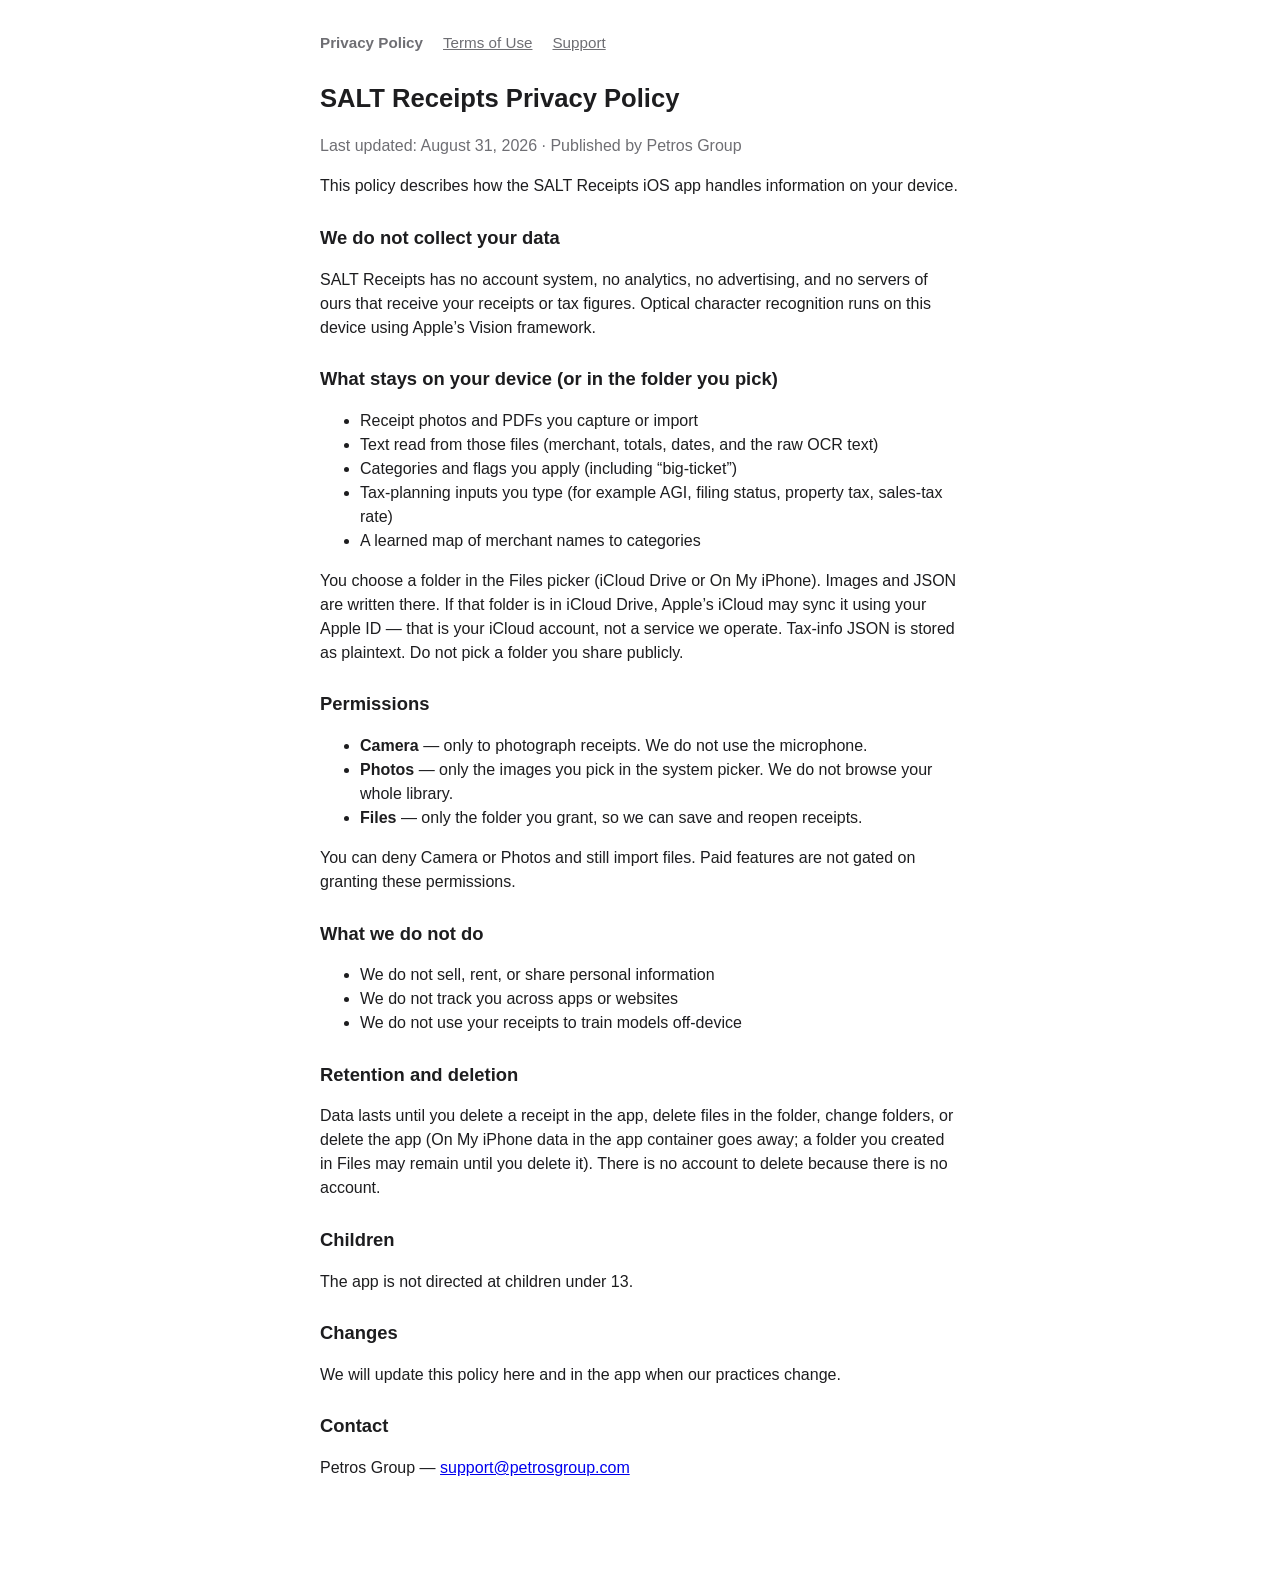
==== index.html @ dfa79977 "Publish SALT Receipts privacy, terms, and support pages." ====
<!DOCTYPE html>
<html lang="en">
<head>
  <meta charset="utf-8">
  <meta name="viewport" content="width=device-width, initial-scale=1">
  <title>SALT Receipts Privacy Policy</title>
  <link rel="stylesheet" href="styles.css">
</head>
<body>
  <nav>
    <a href="index.html" aria-current="page">Privacy Policy</a>
    <a href="terms.html">Terms of Use</a>
    <a href="support.html">Support</a>
  </nav>
  <h1>SALT Receipts Privacy Policy</h1>
  <p class="meta">Last updated: August 31, 2026 · Published by Petros Group</p>
  <p>This policy describes how the SALT Receipts iOS app handles information on your device.</p>
  <h2>We do not collect your data</h2>
  <p>SALT Receipts has no account system, no analytics, no advertising, and no servers of ours that receive your receipts or tax figures. Optical character recognition runs on this device using Apple’s Vision framework.</p>
  <h2>What stays on your device (or in the folder you pick)</h2>
  <ul>
    <li>Receipt photos and PDFs you capture or import</li>
    <li>Text read from those files (merchant, totals, dates, and the raw OCR text)</li>
    <li>Categories and flags you apply (including “big-ticket”)</li>
    <li>Tax-planning inputs you type (for example AGI, filing status, property tax, sales-tax rate)</li>
    <li>A learned map of merchant names to categories</li>
  </ul>
  <p>You choose a folder in the Files picker (iCloud Drive or On My iPhone). Images and JSON are written there. If that folder is in iCloud Drive, Apple’s iCloud may sync it using your Apple ID — that is your iCloud account, not a service we operate. Tax-info JSON is stored as plaintext. Do not pick a folder you share publicly.</p>
  <h2>Permissions</h2>
  <ul>
    <li><strong>Camera</strong> — only to photograph receipts. We do not use the microphone.</li>
    <li><strong>Photos</strong> — only the images you pick in the system picker. We do not browse your whole library.</li>
    <li><strong>Files</strong> — only the folder you grant, so we can save and reopen receipts.</li>
  </ul>
  <p>You can deny Camera or Photos and still import files. Paid features are not gated on granting these permissions.</p>
  <h2>What we do not do</h2>
  <ul>
    <li>We do not sell, rent, or share personal information</li>
    <li>We do not track you across apps or websites</li>
    <li>We do not use your receipts to train models off-device</li>
  </ul>
  <h2>Retention and deletion</h2>
  <p>Data lasts until you delete a receipt in the app, delete files in the folder, change folders, or delete the app (On My iPhone data in the app container goes away; a folder you created in Files may remain until you delete it). There is no account to delete because there is no account.</p>
  <h2>Children</h2>
  <p>The app is not directed at children under 13.</p>
  <h2>Changes</h2>
  <p>We will update this policy here and in the app when our practices change.</p>
  <h2>Contact</h2>
  <p>Petros Group — <a href="mailto:support@petrosgroup.com">support@petrosgroup.com</a></p>
</body>
</html>
---- styles.css ----
:root { color-scheme: light dark; }
body {
  font-family: -apple-system, BlinkMacSystemFont, "Segoe UI", sans-serif;
  max-width: 40rem;
  margin: 2rem auto;
  padding: 0 1.25rem 3rem;
  line-height: 1.5;
  color: #1d1d1f;
}
@media (prefers-color-scheme: dark) {
  body { color: #f5f5f7; background: #000; }
  a { color: #7ab8ff; }
  nav a { color: inherit; }
  .meta, nav { color: #a1a1a6; }
}
h1 { font-size: 1.6rem; }
h2 { font-size: 1.15rem; margin-top: 1.6rem; }
.meta { color: #6e6e73; }
nav {
  display: flex;
  flex-wrap: wrap;
  gap: 0.75rem 1.25rem;
  margin-bottom: 1.5rem;
  font-size: 0.95rem;
  color: #6e6e73;
}
nav a { color: inherit; }
nav a[aria-current="page"] { font-weight: 600; text-decoration: none; }
code { font-size: 0.92em; }
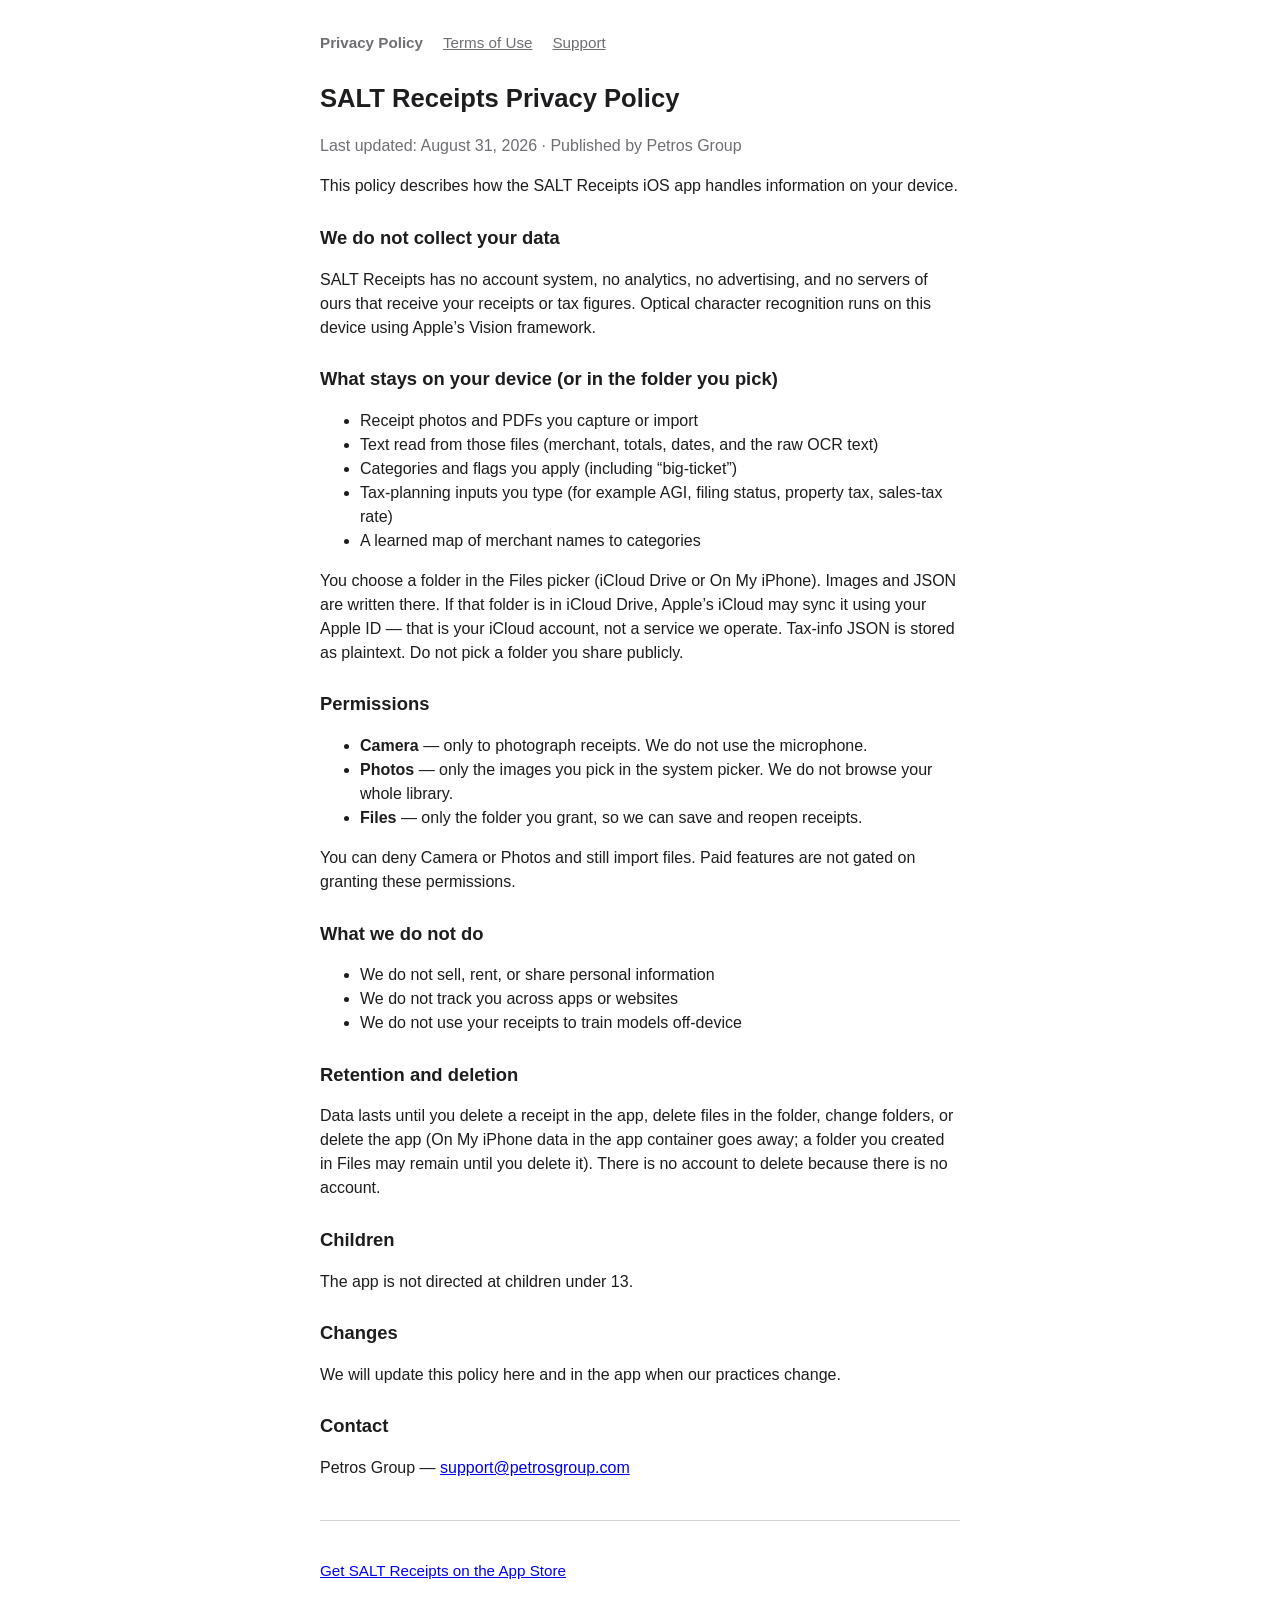
==== commit 5693885c: "Add Smart App Banner meta tag and App Store CTAs - Add apple-itunes-app meta tag to all public HTML " ====
--- a/index.html
+++ b/index.html
@@ -3,6 +3,7 @@
 <head>
   <meta charset="utf-8">
   <meta name="viewport" content="width=device-width, initial-scale=1">
+  <meta name="apple-itunes-app" content="app-id=6796087556">
   <title>SALT Receipts Privacy Policy</title>
   <link rel="stylesheet" href="styles.css">
 </head>
@@ -47,5 +48,8 @@
   <p>We will update this policy here and in the app when our practices change.</p>
   <h2>Contact</h2>
   <p>Petros Group — <a href="mailto:support@petrosgroup.com">support@petrosgroup.com</a></p>
+  <footer class="app-store-footer">
+    <p><a href="https://apps.apple.com/us/app/salt-receipts/id6796087556">Get SALT Receipts on the App Store</a></p>
+  </footer>
 </body>
 </html>
--- a/styles.css
+++ b/styles.css
@@ -27,3 +27,27 @@
 nav a { color: inherit; }
 nav a[aria-current="page"] { font-weight: 600; text-decoration: none; }
 code { font-size: 0.92em; }
+.app-store-cta {
+  margin-top: 2rem;
+  padding-top: 1.5rem;
+  border-top: 1px solid #d2d2d7;
+}
+@media (prefers-color-scheme: dark) {
+  .app-store-cta { border-top-color: #424245; }
+}
+.app-store-cta a { display: inline-block; line-height: 0; }
+.app-store-badge { height: 40px; width: auto; }
+.app-store-badge--dark { display: none; }
+@media (prefers-color-scheme: dark) {
+  .app-store-badge--light { display: none; }
+  .app-store-badge--dark { display: inline; }
+}
+.app-store-footer {
+  margin-top: 2.5rem;
+  padding-top: 1.5rem;
+  border-top: 1px solid #d2d2d7;
+  font-size: 0.95rem;
+}
+@media (prefers-color-scheme: dark) {
+  .app-store-footer { border-top-color: #424245; }
+}
